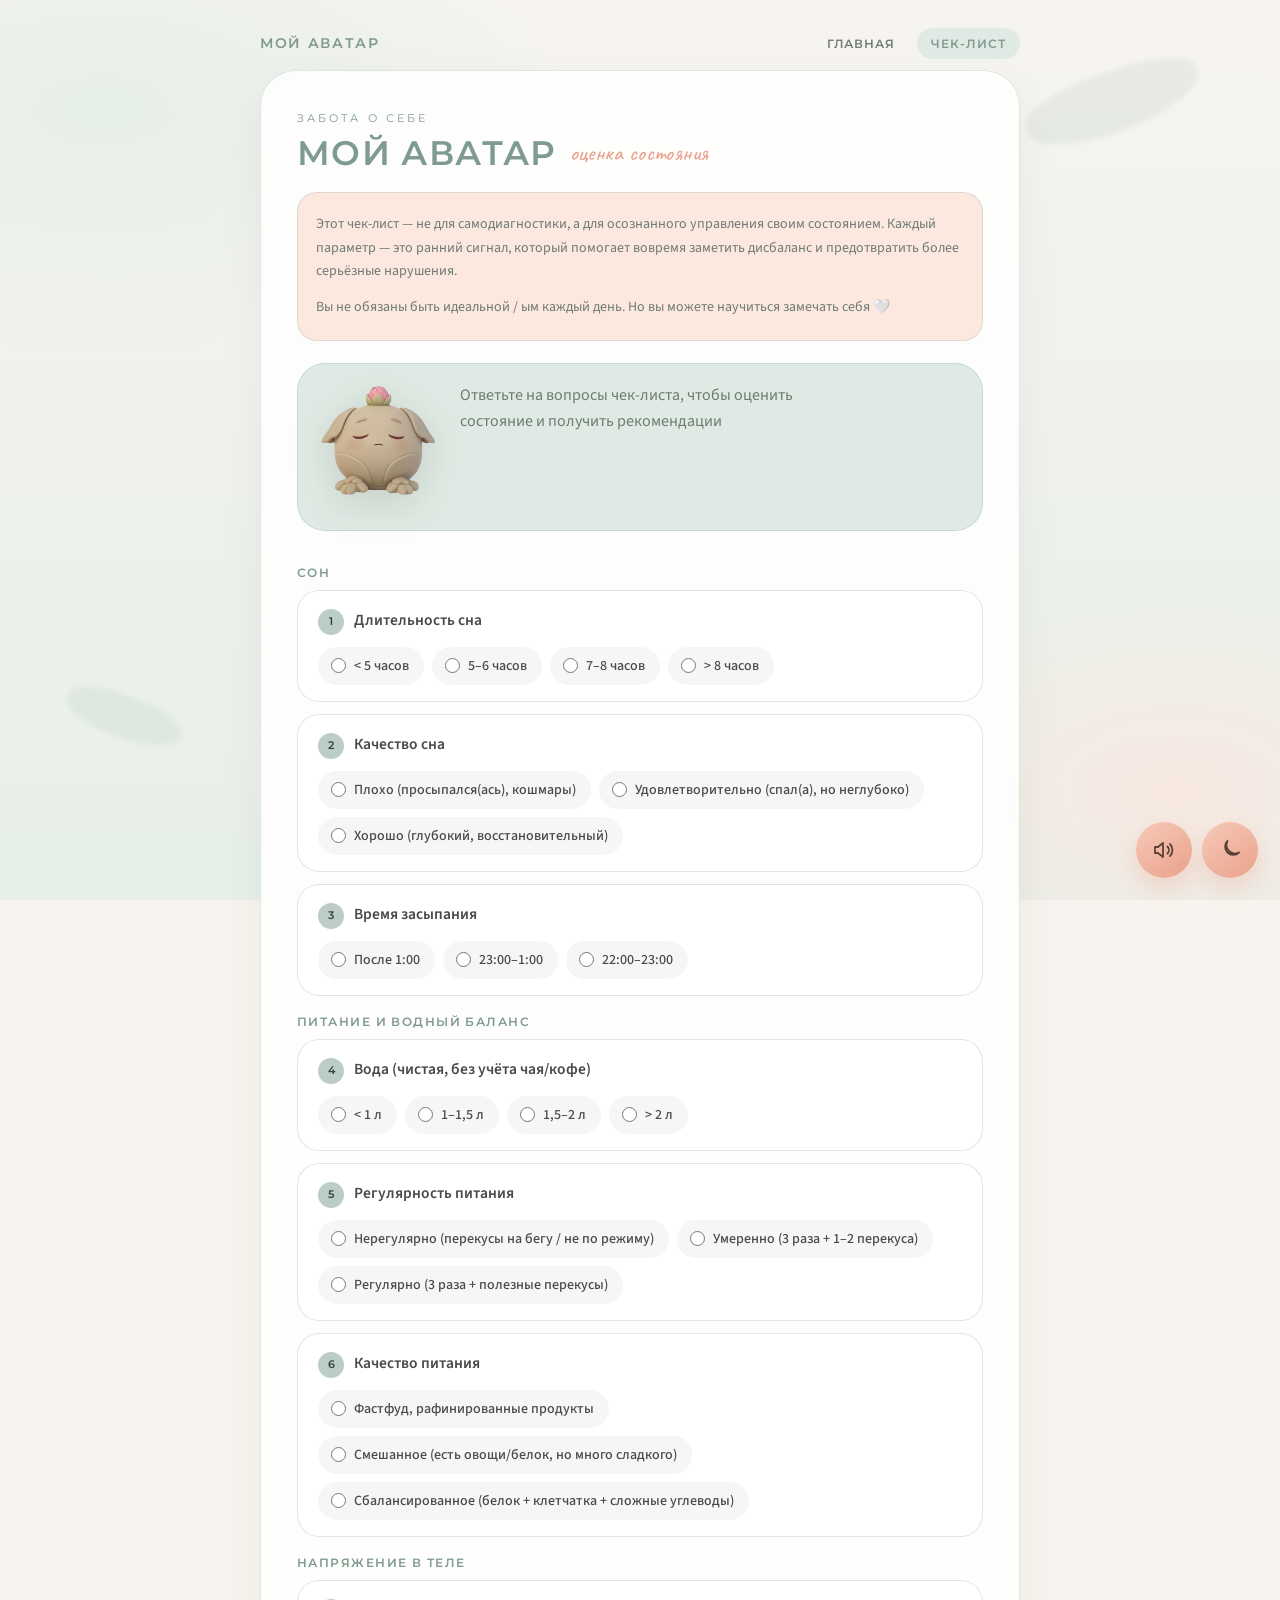
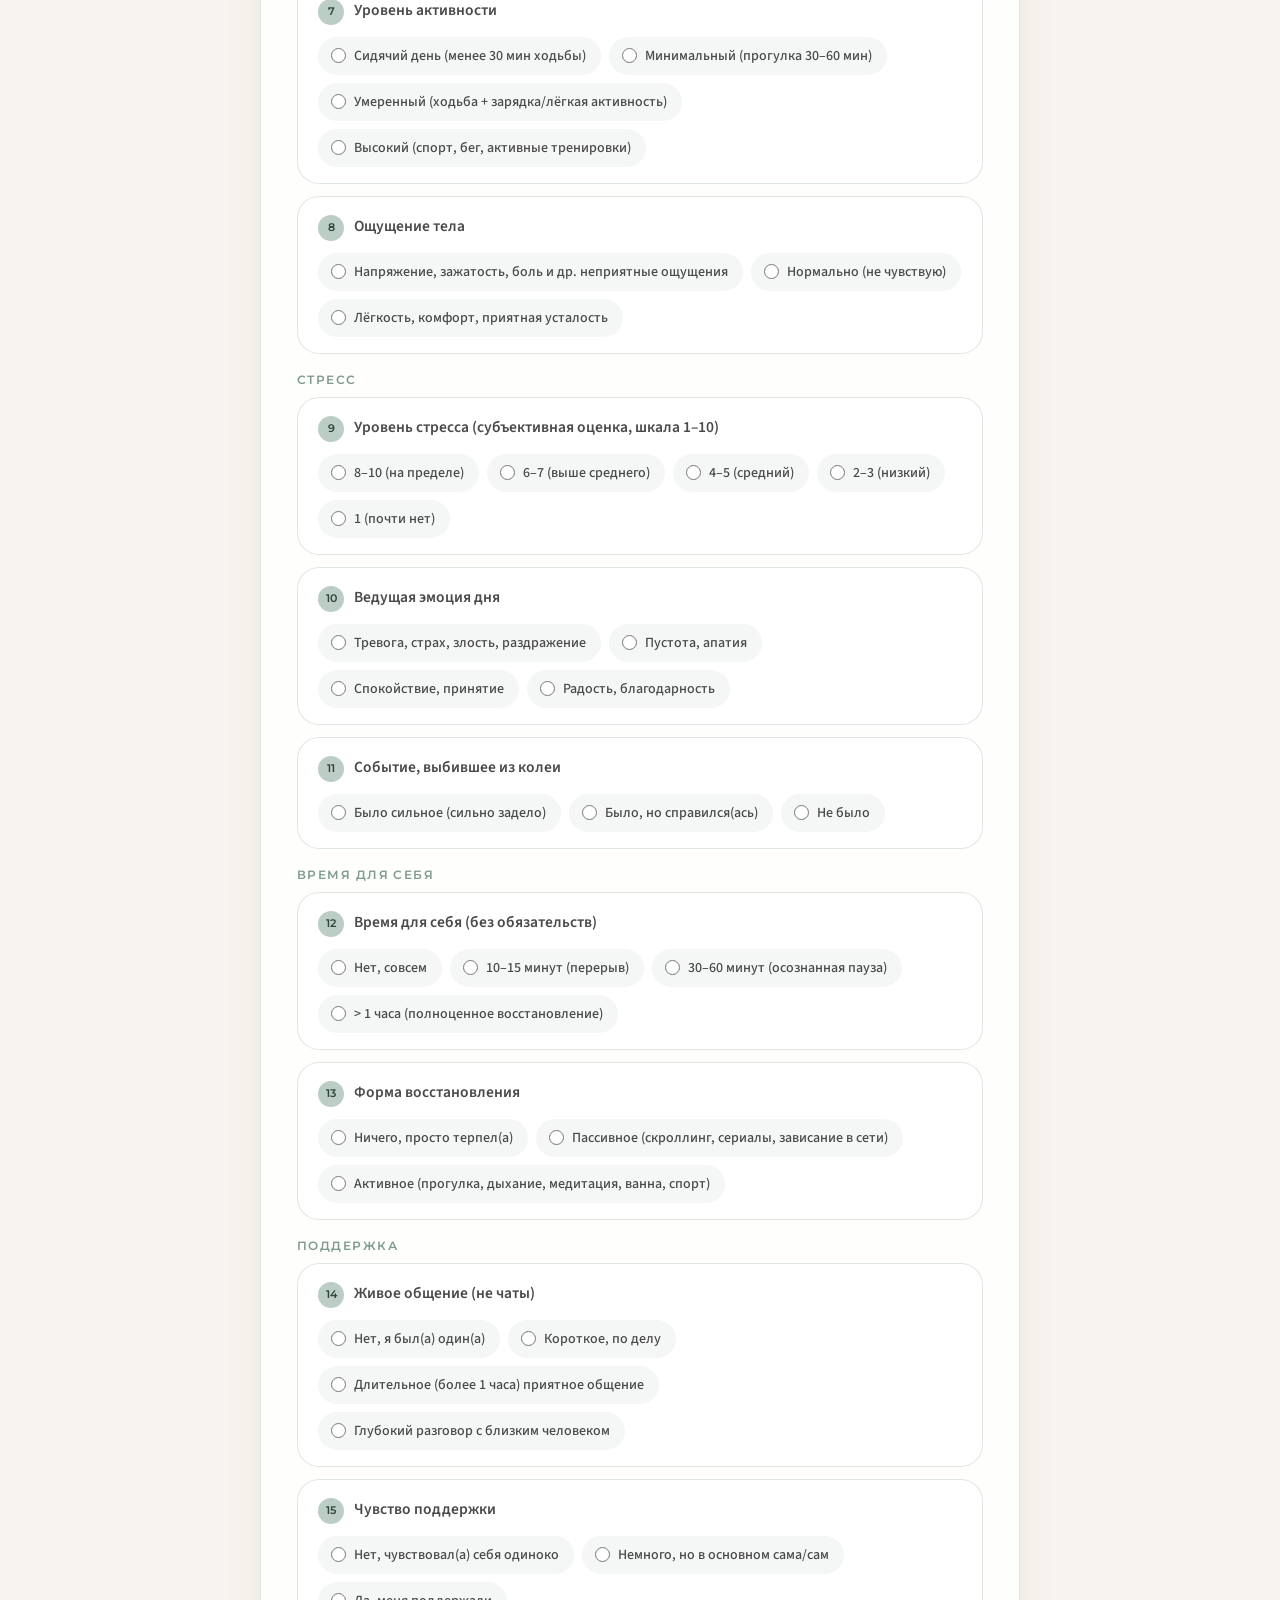
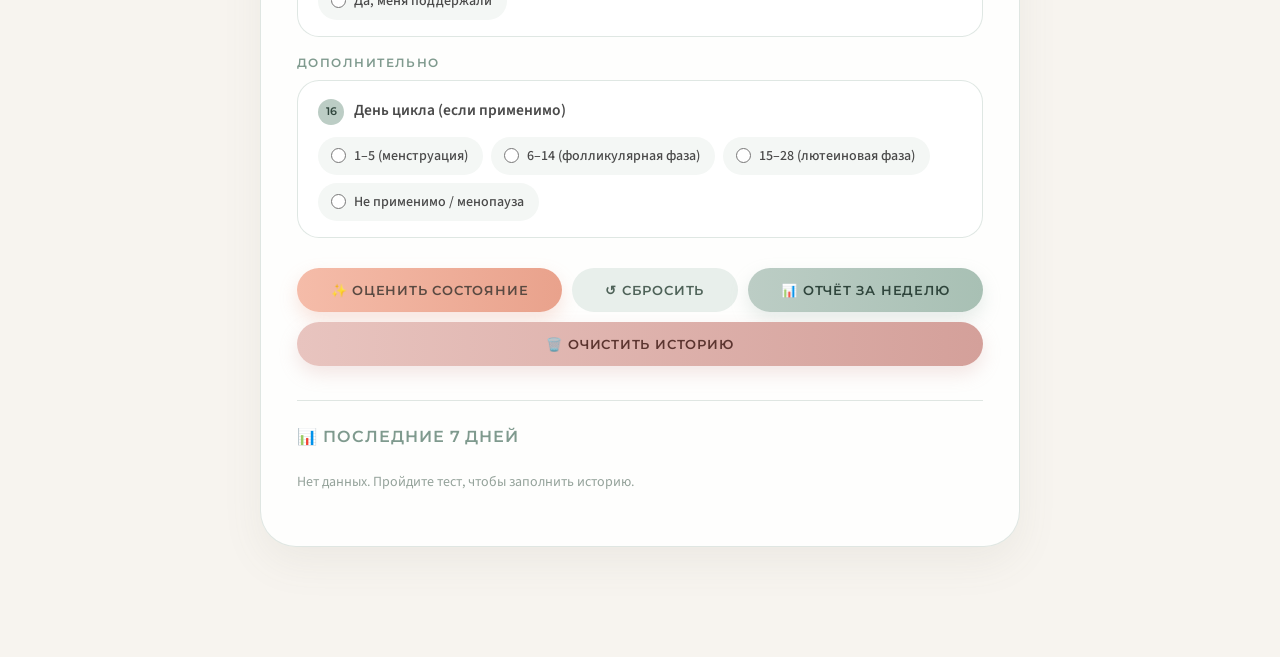
==== check.html @ 8d44650e "Add files via upload" ====
<!DOCTYPE html>
<html lang="ru" data-theme="light">
<head>
    <meta charset="UTF-8" />
    <meta name="viewport" content="width=device-width, initial-scale=1.0" />
    <title>Чек-лист — Мой Аватар</title>
    <meta name="description" content="Ежедневный чек-лист состояния: оценка параметров, аватар, рекомендации и история за 7 дней." />
    <link rel="preconnect" href="https://fonts.googleapis.com" />
    <link rel="preconnect" href="https://fonts.gstatic.com" crossorigin />
    <link href="https://fonts.googleapis.com/css2?family=Caveat:wght@500;600&family=Montserrat:wght@300;400;500;600;700&family=Source+Sans+3:wght@400;500;600&display=swap" rel="stylesheet" />
    <link rel="stylesheet" href="css/shared.css" />
    <link rel="stylesheet" href="css/check.css" />
</head>
<body class="page-check">

    <!-- Навигация -->
    <nav class="site-nav" aria-label="Основная навигация">
        <a class="site-nav__brand" href="index.html">Мой Аватар</a>
        <ul class="site-nav__links">
            <li><a href="index.html">Главная</a></li>
            <li><a href="check.html" class="is-active">Чек-лист</a></li>
        </ul>
    </nav>

    <!-- ============================================================
         ОСНОВНОЕ ПРИЛОЖЕНИЕ
         ============================================================ -->
    <div class="container" id="app">

        <!-- ШАПКА -->
        <header class="header">
            <div class="eyebrow">забота о себе</div>
            <h1>
                <span class="brand-mark" aria-hidden="true">🌱</span>
                Мой Аватар
                <small>оценка состояния</small>
            </h1>
        </header>

        <!-- ДИСКЛЕЙМЕР: под заголовком -->
        <aside class="disclaimer">
            <p>Этот чек-лист — не для самодиагностики, а для осознанного управления своим состоянием. Каждый параметр — это ранний сигнал, который помогает вовремя заметить дисбаланс и предотвратить более серьёзные нарушения.</p>
            <p>Вы не обязаны быть идеальной / ым каждый день. Но вы можете научиться замечать себя 🤍</p>
        </aside>

        <!-- АВАТАР: всегда виден, меняется по итоговому баллу -->
        <div class="avatar-intro">
            <div class="avatar-col">
                <div id="avatarContainer">
                    <img
                        id="avatarImage"
                        src="images/avatar-medium.png"
                        alt="Аватар состояния"
                        width="120"
                        height="120"
                    />
                </div>
                <!-- Красные флаги (ранние сигналы) -->
                <div id="avatarFlags" class="avatar-flags" aria-live="polite"></div>
            </div>
            <p class="subhead">
                Ответьте на вопросы чек-листа, чтобы оценить состояние и получить рекомендации
            </p>
        </div>

        <!-- ВОПРОСЫ: рендерятся из JavaScript -->
        <div id="questionsContainer"></div>

        <!-- КНОПКИ УПРАВЛЕНИЯ -->
        <div class="btn-group">
            <button class="btn" id="calcBtn" type="button">✨ Оценить состояние</button>
            <button class="btn btn-secondary" id="resetBtn" type="button">↺ Сбросить</button>
            <button class="btn btn-report" id="reportBtn" type="button">📊 Отчёт за неделю</button>
            <button class="btn btn-danger" id="clearHistoryBtn" type="button">🗑️ Очистить историю</button>
        </div>

        <!-- БЛОК РЕЗУЛЬТАТА -->
        <div class="result-card" id="resultCard">
            <div class="result-level" id="resultLevel">—</div>
            <div class="result-score" id="resultScore">Баллы: 0</div>
            <div class="result-recommendation" id="resultRecommendation">
                Здесь будет ваша рекомендация.
            </div>
            <div class="result-tips" id="resultTips"></div>
        </div>

        <!-- НЕДЕЛЬНЫЙ ОТЧЁТ -->
        <div class="report-card" id="reportCard">
            <div class="report-title">📋 Отчёт за последнюю неделю</div>
            <div id="reportContent">
                <div class="report-empty">Нет данных для отчёта. Пройдите тест несколько раз.</div>
            </div>
        </div>

        <!-- ИСТОРИЯ -->
        <section class="history-section">
            <h2 class="history-title">📊 Последние 7 дней</h2>
            <div id="historyContainer">
                <div class="empty-history">Нет данных. Пройдите тест, чтобы заполнить историю.</div>
            </div>
        </section>

    </div>

    <!-- Фоновая музыка (зациклена) -->
    <audio id="bgMusic" src="audio/c-major-drift.mp3" preload="auto" loop playsinline></audio>

    <!-- Кнопки: музыка + тема -->
    <div class="fab-dock">
        <button class="music-toggle" id="musicToggle" type="button" aria-label="Выключить музыку" title="Выключить музыку" aria-pressed="false">
            <svg class="icon-music-on" viewBox="0 0 24 24" aria-hidden="true">
                <path d="M11 5L6 9H3v6h3l5 4V5z" />
                <path d="M15.5 8.5a5 5 0 0 1 0 7" />
                <path d="M18 6a8.5 8.5 0 0 1 0 12" />
            </svg>
            <svg class="icon-music-off" viewBox="0 0 24 24" aria-hidden="true">
                <path d="M11 5L6 9H3v6h3l5 4V5z" />
                <path d="M22 9l-6 6M16 9l6 6" />
            </svg>
        </button>
        <button class="theme-toggle" id="themeToggle" type="button" aria-label="Переключить тему" title="Сменить тему">
            <svg class="icon-moon" viewBox="0 0 24 24" aria-hidden="true">
                <path d="M21 14.5A8.5 8.5 0 0 1 9.5 3 7 7 0 1 0 21 14.5z" />
            </svg>
            <svg class="icon-sun" viewBox="0 0 24 24" aria-hidden="true">
                <circle cx="12" cy="12" r="4.5" />
                <path d="M12 2.5v2.2M12 19.3v2.2M2.5 12h2.2M19.3 12h2.2M5.1 5.1l1.6 1.6M17.3 17.3l1.6 1.6M18.9 5.1l-1.6 1.6M6.7 17.3l-1.6 1.6" />
            </svg>
        </button>
    </div>

    <script src="js/theme.js"></script>
    <script src="js/music.js"></script>
    <script src="js/check.js"></script>
</body>
</html>
---- css/shared.css ----
/* ============================================================
   ОБЩИЕ СТИЛИ: палитра, база, навигация, кнопки, тема
   ============================================================ */

:root,
[data-theme="light"] {
    --bg-base: #f7f4ef;
    --bg-glow-1: #e7efe9;
    --bg-glow-2: #f8e9e2;
    --surface: rgba(255, 255, 255, 0.86);
    --surface-solid: #ffffff;
    --surface-soft: #f0f5f2;
    --surface-hover: #e8f0ec;
    --surface-sage: #dfeae4;
    --border: rgba(140, 168, 156, 0.28);
    --border-strong: rgba(120, 150, 138, 0.42);
    --text: #4a4a4a;
    --text-heading: #7f9a8e;
    --text-muted: #6e7c74;
    --text-soft: #95a39b;
    --accent: #bccdc5;
    --accent-deep: #8fa89c;
    --peach: #f5bca9;
    --peach-deep: #e9a28c;
    --peach-soft: #fde8df;
    --accent-text: #5a4a42;
    --secondary: #e8efeb;
    --secondary-text: #4f6359;
    --secondary-hover: #dbe6e0;
    --danger: #d4a09a;
    --danger-hover: #c48b84;
    --danger-text: #5c3530;
    --report: #a8c0b4;
    --report-hover: #96b3a5;
    --report-text: #2f453c;
    --shadow: 0 16px 40px rgba(120, 110, 100, 0.08);
    --shadow-btn: 0 8px 18px rgba(233, 162, 140, 0.28);
    --chip: #f4f7f5;
    --chip-hover: #e9f0ec;
    --chip-active: #e4f0ea;
    --chip-active-border: #8fa89c;
    --bar-track: #d5e0da;
    --bar-positive: #8fa89c;
    --bar-negative: #d4a09a;
    --level-critical: #c46b63;
    --level-low: #d09a5c;
    --level-medium: #a89a5e;
    --level-good: #6f9a7e;
    --level-excellent: #5f8f78;
    --theme-btn-from: #f7c9b8;
    --theme-btn-to: #e9a28c;
    --theme-btn-fg: #5a4038;
    --theme-btn-shadow: 0 10px 24px rgba(233, 162, 140, 0.35);
    --focus-ring: rgba(143, 168, 156, 0.45);
    --deco: rgba(188, 205, 197, 0.35);
    --flag-text: #c45c52;
    --flag-bg: rgba(232, 180, 174, 0.28);
}

[data-theme="dark"] {
    --bg-base: #1c2220;
    --bg-glow-1: #27332e;
    --bg-glow-2: #2c2623;
    --surface: rgba(34, 42, 39, 0.92);
    --surface-solid: #2a3330;
    --surface-soft: #24302c;
    --surface-hover: #2d3a35;
    --surface-sage: #2f3d37;
    --border: rgba(188, 205, 197, 0.16);
    --border-strong: rgba(188, 205, 197, 0.28);
    --text: #e6ebe8;
    --text-heading: #bccdc5;
    --text-muted: #aebbb4;
    --text-soft: #8a9891;
    --accent: #bccdc5;
    --accent-deep: #9db5a9;
    --peach: #f5bca9;
    --peach-deep: #e9a28c;
    --peach-soft: #3a302c;
    --accent-text: #2a221e;
    --secondary: #31403a;
    --secondary-text: #d7e2dc;
    --secondary-hover: #3a4b43;
    --danger: #d4a09a;
    --danger-hover: #e0b0aa;
    --danger-text: #2a1c1a;
    --report: #8fb3a3;
    --report-hover: #a0c2b2;
    --report-text: #15241e;
    --shadow: 0 16px 40px rgba(0, 0, 0, 0.35);
    --shadow-btn: 0 8px 18px rgba(0, 0, 0, 0.28);
    --chip: #31403a;
    --chip-hover: #3a4b43;
    --chip-active: #3d5249;
    --chip-active-border: #bccdc5;
    --bar-track: #3a4a44;
    --bar-positive: #9db5a9;
    --bar-negative: #d4a09a;
    --level-critical: #e08a82;
    --level-low: #e0b070;
    --level-medium: #c8bc78;
    --level-good: #8fbf9e;
    --level-excellent: #a8d0bc;
    --theme-btn-from: #f7c9b8;
    --theme-btn-to: #e9a28c;
    --theme-btn-fg: #5a4038;
    --theme-btn-shadow: 0 10px 24px rgba(0, 0, 0, 0.4);
    --focus-ring: rgba(188, 205, 197, 0.45);
    --deco: rgba(188, 205, 197, 0.12);
    --flag-text: #f0a8a0;
    --flag-bg: rgba(212, 160, 154, 0.18);
}

* {
    box-sizing: border-box;
    margin: 0;
    padding: 0;
}

html {
    scroll-behavior: smooth;
}

body {
    font-family: 'Source Sans 3', 'Segoe UI', sans-serif;
    color: var(--text);
    background-color: var(--bg-base);
    background-image:
        radial-gradient(ellipse 70% 50% at 8% 12%, var(--bg-glow-1) 0%, transparent 55%),
        radial-gradient(ellipse 55% 45% at 92% 88%, var(--bg-glow-2) 0%, transparent 50%),
        linear-gradient(180deg, var(--bg-base) 0%, var(--bg-glow-1) 100%);
    background-attachment: fixed;
    min-height: 100vh;
    transition: background-color 0.4s ease, color 0.4s ease;
    position: relative;
    overflow-x: hidden;
}

/* Декоративные мягкие пятна */
body::before,
body::after {
    content: '';
    position: fixed;
    pointer-events: none;
    z-index: 0;
    border-radius: 50% 40% 60% 45%;
    background: var(--deco);
    filter: blur(2px);
    opacity: 0.7;
}

body::before {
    width: 180px;
    height: 60px;
    top: 8%;
    right: 6%;
    transform: rotate(-18deg);
    animation: floatSoft 9s ease-in-out infinite;
}

body::after {
    width: 120px;
    height: 42px;
    bottom: 18%;
    left: 5%;
    transform: rotate(22deg);
    animation: floatSoft 11s ease-in-out infinite reverse;
}

@keyframes floatSoft {
    0%, 100% { transform: translateY(0) rotate(-18deg); }
    50% { transform: translateY(-10px) rotate(-12deg); }
}

a {
    color: var(--text-heading);
    text-decoration: none;
}

a:hover {
    color: var(--peach-deep);
}

/* ============================================================
   НАВИГАЦИЯ САЙТА
   ============================================================ */
.site-nav {
    position: relative;
    z-index: 2;
    display: flex;
    align-items: center;
    justify-content: space-between;
    gap: 16px;
    max-width: 960px;
    margin: 0 auto;
    padding: 20px 20px 0;
}

.site-nav__brand {
    font-family: 'Montserrat', sans-serif;
    font-size: 14px;
    font-weight: 600;
    letter-spacing: 0.12em;
    text-transform: uppercase;
    color: var(--text-heading);
}

.site-nav__links {
    display: flex;
    gap: 8px;
    list-style: none;
}

.site-nav__links a {
    font-family: 'Montserrat', sans-serif;
    font-size: 12px;
    font-weight: 600;
    letter-spacing: 0.08em;
    text-transform: uppercase;
    color: var(--text-muted);
    padding: 8px 14px;
    border-radius: 999px;
    transition: background 0.2s ease, color 0.2s ease;
}

.site-nav__links a:hover,
.site-nav__links a.is-active {
    background: var(--surface-sage);
    color: var(--text-heading);
}

/* ============================================================
   КНОПКИ
   ============================================================ */
.btn {
    padding: 14px 22px;
    font-family: 'Montserrat', sans-serif;
    font-size: 13px;
    font-weight: 600;
    letter-spacing: 0.06em;
    text-transform: uppercase;
    border: none;
    border-radius: 999px;
    background: linear-gradient(90deg, var(--peach) 0%, var(--peach-deep) 100%);
    color: var(--accent-text);
    cursor: pointer;
    transition: transform 0.2s ease, box-shadow 0.2s ease, filter 0.2s ease;
    box-shadow: var(--shadow-btn);
    display: inline-flex;
    align-items: center;
    justify-content: center;
    gap: 8px;
    text-decoration: none;
}

.btn:hover {
    transform: translateY(-2px);
    filter: brightness(1.03);
    color: var(--accent-text);
}

.btn:active {
    transform: translateY(0);
}

.btn:focus-visible {
    outline: 2px solid var(--focus-ring);
    outline-offset: 3px;
}

.btn-secondary {
    background: var(--secondary);
    color: var(--secondary-text);
    box-shadow: none;
    filter: none;
}

.btn-secondary:hover {
    background: var(--secondary-hover);
    box-shadow: none;
    filter: none;
    color: var(--secondary-text);
}

.btn-danger {
    background: linear-gradient(90deg, #e8c4bf 0%, var(--danger) 100%);
    color: var(--danger-text);
    box-shadow: 0 8px 18px rgba(212, 160, 154, 0.25);
}

.btn-report {
    background: linear-gradient(90deg, var(--accent) 0%, var(--report) 100%);
    color: var(--report-text);
    box-shadow: 0 8px 18px rgba(168, 192, 180, 0.28);
}

/* ============================================================
   ПЛАВАЮЩИЕ КНОПКИ: музыка + тема (правый нижний угол)
   ============================================================ */
.fab-dock {
    position: fixed;
    right: 22px;
    bottom: 22px;
    z-index: 1000;
    display: flex;
    flex-direction: row;
    align-items: center;
    gap: 10px;
}

.theme-toggle,
.music-toggle {
    position: relative;
    width: 56px;
    height: 56px;
    border: none;
    border-radius: 50%;
    background: linear-gradient(145deg, var(--theme-btn-from), var(--theme-btn-to));
    color: var(--theme-btn-fg);
    box-shadow: var(--theme-btn-shadow);
    cursor: pointer;
    display: inline-flex;
    align-items: center;
    justify-content: center;
    transition: transform 0.25s ease, box-shadow 0.35s ease, filter 0.25s ease;
}

.theme-toggle:hover,
.music-toggle:hover {
    transform: scale(1.06) translateY(-2px);
    filter: brightness(1.04);
}

.theme-toggle:active,
.music-toggle:active {
    transform: scale(0.96);
}

.theme-toggle:focus-visible,
.music-toggle:focus-visible {
    outline: 3px solid var(--focus-ring);
    outline-offset: 3px;
}

.theme-toggle svg,
.music-toggle svg {
    width: 24px;
    height: 24px;
    fill: none;
    stroke: currentColor;
    stroke-width: 1.8;
    stroke-linecap: round;
    stroke-linejoin: round;
}

.theme-toggle .icon-sun { display: none; }
.theme-toggle .icon-moon { display: block; }

[data-theme="dark"] .theme-toggle .icon-sun { display: block; }
[data-theme="dark"] .theme-toggle .icon-moon { display: none; }

/* Иконки музыки: динамик / выключено */
.music-toggle .icon-music-on { display: block; }
.music-toggle .icon-music-off { display: none; }

.music-toggle.is-muted .icon-music-on { display: none; }
.music-toggle.is-muted .icon-music-off { display: block; }

/* ============================================================
   ФУТЕР
   ============================================================ */
.site-footer {
    position: relative;
    z-index: 1;
    max-width: 960px;
    margin: 48px auto 0;
    padding: 24px 20px 40px;
    text-align: center;
    color: var(--text-soft);
    font-size: 13px;
    line-height: 1.6;
}

.site-footer a {
    font-weight: 600;
}

@media (max-width: 550px) {
    .site-nav {
        flex-direction: column;
        align-items: flex-start;
        padding-top: 16px;
    }

    .fab-dock {
        right: 16px;
        bottom: 16px;
    }

    .theme-toggle,
    .music-toggle {
        width: 52px;
        height: 52px;
    }
}
---- css/check.css ----
﻿/* page-check layout */
body.page-check {
    padding: 12px 20px 110px;
    display: flex;
    flex-direction: column;
    align-items: center;
}

body.page-check > .site-nav {
    width: 100%;
    max-width: 760px;
    padding-left: 0;
    padding-right: 0;
    margin-bottom: 16px;
}

/* Главный контейнер приложения */
        .container {
            position: relative;
            z-index: 1;
            max-width: 760px;
            width: 100%;
            background: var(--surface);
            backdrop-filter: blur(14px);
            -webkit-backdrop-filter: blur(14px);
            border: 1px solid var(--border);
            border-radius: 36px;
            box-shadow: var(--shadow);
            padding: 40px 36px 44px;
            transition: background 0.4s ease, border-color 0.4s ease, box-shadow 0.4s ease;
            animation: pageIn 0.6s ease both;
        }

        @keyframes pageIn {
            from { opacity: 0; transform: translateY(16px); }
            to { opacity: 1; transform: translateY(0); }
        }

        /* ============================================================
           ШАПКА
           ============================================================ */
        .header {
            display: flex;
            flex-direction: column;
            align-items: flex-start;
            gap: 8px;
            margin-bottom: 18px;
        }

        .eyebrow {
            font-family: 'Montserrat', sans-serif;
            font-size: 11px;
            font-weight: 400;
            letter-spacing: 0.28em;
            text-transform: uppercase;
            color: var(--text-heading);
        }

        h1 {
            font-family: 'Montserrat', sans-serif;
            font-size: clamp(26px, 5vw, 34px);
            font-weight: 600;
            letter-spacing: 0.04em;
            text-transform: uppercase;
            color: var(--text-heading);
            line-height: 1.2;
            display: flex;
            flex-wrap: wrap;
            align-items: center;
            gap: 10px 14px;
        }

        h1 .brand-mark {
            display: none; /* визуальный акцент перенесён в аватар */
        }

        h1 small {
            font-family: 'Caveat', cursive;
            font-size: 22px;
            font-weight: 500;
            letter-spacing: 0.02em;
            text-transform: none;
            color: var(--peach-deep);
            background: transparent;
            padding: 0;
            border-radius: 0;
        }

        .subhead {
            color: var(--text-muted);
            font-size: 16px;
            line-height: 1.65;
            max-width: 42ch;
            margin-bottom: 0;
            padding-left: 0;
            border-left: none;
        }

        /* ============================================================
           АВАТАР СОСТОЯНИЯ (под заголовком, всегда виден)
           ============================================================ */
        .avatar-intro {
            display: flex;
            align-items: flex-start;
            gap: 22px;
            margin-bottom: 34px;
            padding: 18px 20px;
            border-radius: 28px;
            background: var(--surface-sage);
            border: 1px solid var(--border);
        }

        .avatar-col {
            flex-shrink: 0;
            display: flex;
            flex-direction: column;
            align-items: center;
            gap: 10px;
            max-width: 220px;
        }

        #avatarContainer {
            flex-shrink: 0;
            width: 120px;
            height: 120px;
            display: flex;
            align-items: center;
            justify-content: center;
            border-radius: 50%;
            background: transparent;
            border: none;
            box-shadow: none;
        }

        #avatarImage {
            width: 120px;
            height: 120px;
            max-width: 120px;
            max-height: 120px;
            object-fit: contain;
            display: block;
            background: transparent;
            /* Мягкая тень по форме — аккуратно на светлой и тёмной теме */
            filter: drop-shadow(0 10px 18px rgba(60, 50, 40, 0.14));
            transition: opacity 0.28s ease-in-out, transform 0.28s ease-in-out, filter 0.35s ease;
        }

        [data-theme="dark"] #avatarImage {
            filter: drop-shadow(0 12px 22px rgba(0, 0, 0, 0.45));
        }

        /* Плавное исчезновение перед сменой картинки */
        #avatarImage.is-changing {
            opacity: 0;
            transform: scale(0.88);
        }

        /* Мягкое появление нового аватара */
        #avatarImage.is-appeared {
            animation: avatarPop 0.5s ease-in-out;
        }

        @keyframes avatarPop {
            0% { opacity: 0; transform: scale(0.88); }
            65% { opacity: 1; transform: scale(1.03); }
            100% { opacity: 1; transform: scale(1); }
        }

        /* Красные флаги — сообщения под аватаром */
        .avatar-flags {
            width: 100%;
            display: flex;
            flex-direction: column;
            gap: 6px;
        }

        .avatar-flag {
            font-size: 12px;
            line-height: 1.4;
            font-weight: 600;
            color: var(--flag-text);
            background: var(--flag-bg);
            border-radius: 12px;
            padding: 8px 10px;
            text-align: center;
        }

        .group-title {
            font-family: 'Montserrat', sans-serif;
            font-size: 12px;
            font-weight: 600;
            letter-spacing: 0.12em;
            text-transform: uppercase;
            color: var(--text-heading);
            margin: 18px 0 10px;
        }

        .group-title:first-child {
            margin-top: 0;
        }

        .result-tips {
            margin-top: 14px;
            padding: 14px 16px;
            border-radius: 16px;
            background: var(--surface-solid);
            border: 1px solid var(--border);
            font-size: 14px;
            line-height: 1.6;
            color: var(--text);
            display: none;
        }

        .result-tips.visible {
            display: block;
        }

        .result-tips strong {
            color: var(--text-heading);
        }

        .result-tips ul {
            margin: 8px 0 0 18px;
        }

        .result-tips li {
            margin-bottom: 6px;
        }

        /* Дисклеймер под заголовком */
        .disclaimer {
            margin-top: 14px;
            margin-bottom: 22px;
            padding: 20px 18px;
            border-radius: 20px;
            background: var(--peach-soft);
            border: 1px solid var(--border);
            font-size: 14px;
            line-height: 1.7;
            color: var(--text-muted);
        }

        .disclaimer p + p {
            margin-top: 12px;
        }

        /* ============================================================
           ВОПРОСЫ
           ============================================================ */
        .question-block {
            background: var(--surface-solid);
            border-radius: 22px;
            padding: 18px 20px 16px;
            margin-bottom: 12px;
            border: 1px solid var(--border);
            transition: border-color 0.2s ease, background 0.2s ease, box-shadow 0.2s ease;
        }

        .question-block:hover {
            border-color: var(--border-strong);
            background: var(--surface-hover);
            box-shadow: 0 6px 18px rgba(143, 168, 156, 0.08);
        }

        .question-text {
            font-weight: 600;
            color: var(--text);
            display: flex;
            gap: 10px;
            align-items: baseline;
            margin-bottom: 12px;
            font-size: 15.5px;
            line-height: 1.45;
        }

        .q-num {
            display: inline-flex;
            align-items: center;
            justify-content: center;
            min-width: 26px;
            height: 26px;
            font-family: 'Montserrat', sans-serif;
            font-weight: 600;
            font-size: 11px;
            color: var(--report-text);
            background: var(--accent);
            border-radius: 50%;
            flex-shrink: 0;
        }

        .options {
            display: flex;
            flex-wrap: wrap;
            gap: 8px;
        }

        /* Варианты ответа — мягкие интерактивные чипы */
        .options label {
            display: flex;
            align-items: center;
            gap: 8px;
            background: var(--chip);
            padding: 8px 14px 8px 12px;
            border-radius: 999px;
            font-size: 14px;
            font-weight: 500;
            color: var(--text);
            border: 1px solid transparent;
            transition: background 0.15s ease, border-color 0.15s ease, transform 0.15s ease;
            cursor: pointer;
        }

        .options label:hover {
            background: var(--chip-hover);
            border-color: var(--border-strong);
        }

        .options input[type="radio"] {
            accent-color: var(--accent-deep);
            width: 15px;
            height: 15px;
            margin: 0;
            flex-shrink: 0;
        }

        .options label:has(input:checked) {
            background: var(--chip-active);
            border-color: var(--chip-active-border);
            transform: translateY(-1px);
        }

        .options label:has(input:focus-visible) {
            outline: 2px solid var(--focus-ring);
            outline-offset: 2px;
        }

        /* ============================================================
   КНОПКИ ДЕЙСТВИЙ
   ============================================================ */
        .btn-group {
            display: flex;
            gap: 10px;
            flex-wrap: wrap;
            margin: 30px 0 18px;
        }

        .btn-group .btn {
            flex: 1 1 auto;
            min-width: 140px;
        }

        .btn {
            flex: 1 1 auto;
            min-width: 140px;
            padding: 14px 20px;
            font-family: 'Montserrat', sans-serif;
            font-size: 13px;
            font-weight: 600;
            letter-spacing: 0.06em;
            text-transform: uppercase;
            border: none;
            border-radius: 999px;
            background: linear-gradient(90deg, var(--peach) 0%, var(--peach-deep) 100%);
            color: var(--accent-text);
            cursor: pointer;
            transition: transform 0.2s ease, box-shadow 0.2s ease, filter 0.2s ease;
            box-shadow: var(--shadow-btn);
            display: inline-flex;
            align-items: center;
            justify-content: center;
            gap: 8px;
        }

        .btn:hover {
            transform: translateY(-2px);
            filter: brightness(1.03);
        }

        .btn:active {
            transform: translateY(0);
        }

        .btn:focus-visible {
            outline: 2px solid var(--focus-ring);
            outline-offset: 3px;
        }

        .btn-secondary {
            background: var(--secondary);
            color: var(--secondary-text);
            box-shadow: none;
            filter: none;
        }

        .btn-secondary:hover {
            background: var(--secondary-hover);
            box-shadow: none;
            filter: none;
        }

        .btn-danger {
            background: linear-gradient(90deg, #e8c4bf 0%, var(--danger) 100%);
            color: var(--danger-text);
            box-shadow: 0 8px 18px rgba(212, 160, 154, 0.25);
        }

        .btn-danger:hover {
            filter: brightness(1.04);
        }

        .btn-report {
            background: linear-gradient(90deg, var(--accent) 0%, var(--report) 100%);
            color: var(--report-text);
            box-shadow: 0 8px 18px rgba(168, 192, 180, 0.28);
        }

        .btn-report:hover {
            filter: brightness(1.03);
        }

        /* ============================================================
           БЛОК РЕЗУЛЬТАТА
           ============================================================ */
        .result-card {
            margin-top: 24px;
            padding: 28px 24px 24px;
            border-radius: 28px;
            background: var(--surface-sage);
            border: 1px solid var(--border);
            display: none;
        }

        .result-card.visible {
            display: block;
            animation: fadeSlide 0.45s ease;
        }

        @keyframes fadeSlide {
            from { opacity: 0; transform: translateY(14px); }
            to { opacity: 1; transform: translateY(0); }
        }

        .result-level {
            font-family: 'Montserrat', sans-serif;
            font-size: 28px;
            font-weight: 600;
            letter-spacing: 0.02em;
            margin-bottom: 6px;
        }

        .result-score {
            font-size: 15px;
            color: var(--text-muted);
            margin-bottom: 14px;
            font-weight: 500;
        }

        .result-recommendation {
            background: var(--surface-solid);
            border-radius: 18px;
            padding: 16px 18px;
            font-size: 15px;
            line-height: 1.7;
            color: var(--text);
            border: 1px solid var(--border);
        }

        .level-critical { color: var(--level-critical); }
        .level-low { color: var(--level-low); }
        .level-medium { color: var(--level-medium); }
        .level-good { color: var(--level-good); }
        .level-excellent { color: var(--level-excellent); }

        /* ============================================================
           БЛОК ОТЧЁТА ЗА НЕДЕЛЮ
           ============================================================ */
        .report-card {
            margin-top: 24px;
            padding: 28px 24px 24px;
            border-radius: 28px;
            background: var(--surface-sage);
            border: 1px solid var(--border);
            display: none;
        }

        .report-card.visible {
            display: block;
            animation: fadeSlide 0.45s ease;
        }

        .report-title {
            font-family: 'Montserrat', sans-serif;
            font-size: 18px;
            font-weight: 600;
            letter-spacing: 0.04em;
            text-transform: uppercase;
            color: var(--text-heading);
            margin-bottom: 16px;
        }

        .report-stats {
            display: grid;
            grid-template-columns: repeat(auto-fit, minmax(120px, 1fr));
            gap: 10px;
            margin-bottom: 14px;
        }

        .stat-item {
            background: var(--surface-solid);
            border-radius: 18px;
            padding: 14px 10px;
            text-align: center;
            border: 1px solid var(--border);
        }

        .stat-label {
            font-family: 'Montserrat', sans-serif;
            font-size: 11px;
            font-weight: 500;
            letter-spacing: 0.08em;
            text-transform: uppercase;
            color: var(--text-soft);
            margin-bottom: 4px;
        }

        .stat-value {
            font-family: 'Montserrat', sans-serif;
            font-size: 22px;
            font-weight: 600;
            color: var(--text);
        }

        .stat-value.good { color: var(--level-good); }
        .stat-value.warning { color: var(--level-low); }
        .stat-value.danger { color: var(--level-critical); }

        .report-trend {
            background: var(--surface-solid);
            border-radius: 18px;
            padding: 14px 18px;
            font-size: 15px;
            line-height: 1.7;
            color: var(--text);
            border: 1px solid var(--border);
            margin-top: 4px;
        }

        .report-empty {
            color: var(--text-soft);
            font-size: 15px;
            text-align: center;
            padding: 20px 0;
        }

        /* ============================================================
           ИСТОРИЯ ПОСЛЕДНИХ 7 ДНЕЙ
           ============================================================ */
        .history-section {
            margin-top: 34px;
            border-top: 1px solid var(--border);
            padding-top: 26px;
        }

        .history-title {
            font-family: 'Montserrat', sans-serif;
            font-weight: 600;
            font-size: 16px;
            letter-spacing: 0.06em;
            text-transform: uppercase;
            color: var(--text-heading);
            margin-bottom: 16px;
        }

        .history-bars {
            display: flex;
            gap: 8px;
            align-items: flex-end;
            height: 120px;
            padding: 8px 4px 8px;
            border-bottom: 2px solid var(--bar-track);
        }

        .bar-wrapper {
            flex: 1;
            display: flex;
            flex-direction: column;
            align-items: center;
            justify-content: flex-end;
            gap: 4px;
            min-width: 0;
        }

        /* Балл над столбиком */
        .bar-score {
            font-family: 'Montserrat', sans-serif;
            font-size: 11px;
            font-weight: 600;
            color: var(--text);
            line-height: 1;
            white-space: nowrap;
        }

        .bar {
            width: 100%;
            max-width: 34px;
            border-radius: 12px 12px 4px 4px;
            background: var(--bar-track);
            transition: height 0.35s ease, background 0.35s ease;
            min-height: 4px;
            height: 0;
        }

        .bar-label {
            font-size: 11px;
            color: var(--text-soft);
            text-align: center;
            font-weight: 600;
        }

        .empty-history {
            color: var(--text-soft);
            font-size: 14px;
            padding: 10px 0;
        }

        

        /* ============================================================
           АДАПТИВНОСТЬ
           ============================================================ */
        @media (max-width: 550px) {
            body.page-check { padding: 8px 12px 96px; }
            .container { padding: 24px 16px 30px; border-radius: 28px; }
            .options label { font-size: 13px; padding: 7px 12px; }
            .btn { font-size: 11px; padding: 12px 14px; min-width: 120px; letter-spacing: 0.04em; }
            .result-level { font-size: 22px; }
            .question-text { font-size: 14.5px; }
            .report-stats { grid-template-columns: repeat(2, 1fr); }
            .avatar-intro {
                flex-direction: column;
                align-items: flex-start;
                gap: 14px;
                padding: 16px;
            }
            .avatar-col { max-width: none; width: 100%; }
            .subhead { max-width: none; }
            #avatarContainer,
            #avatarImage {
                width: 100px;
                height: 100px;
                max-width: 100px;
                max-height: 100px;
            }
            h1 small { font-size: 20px; }
        }
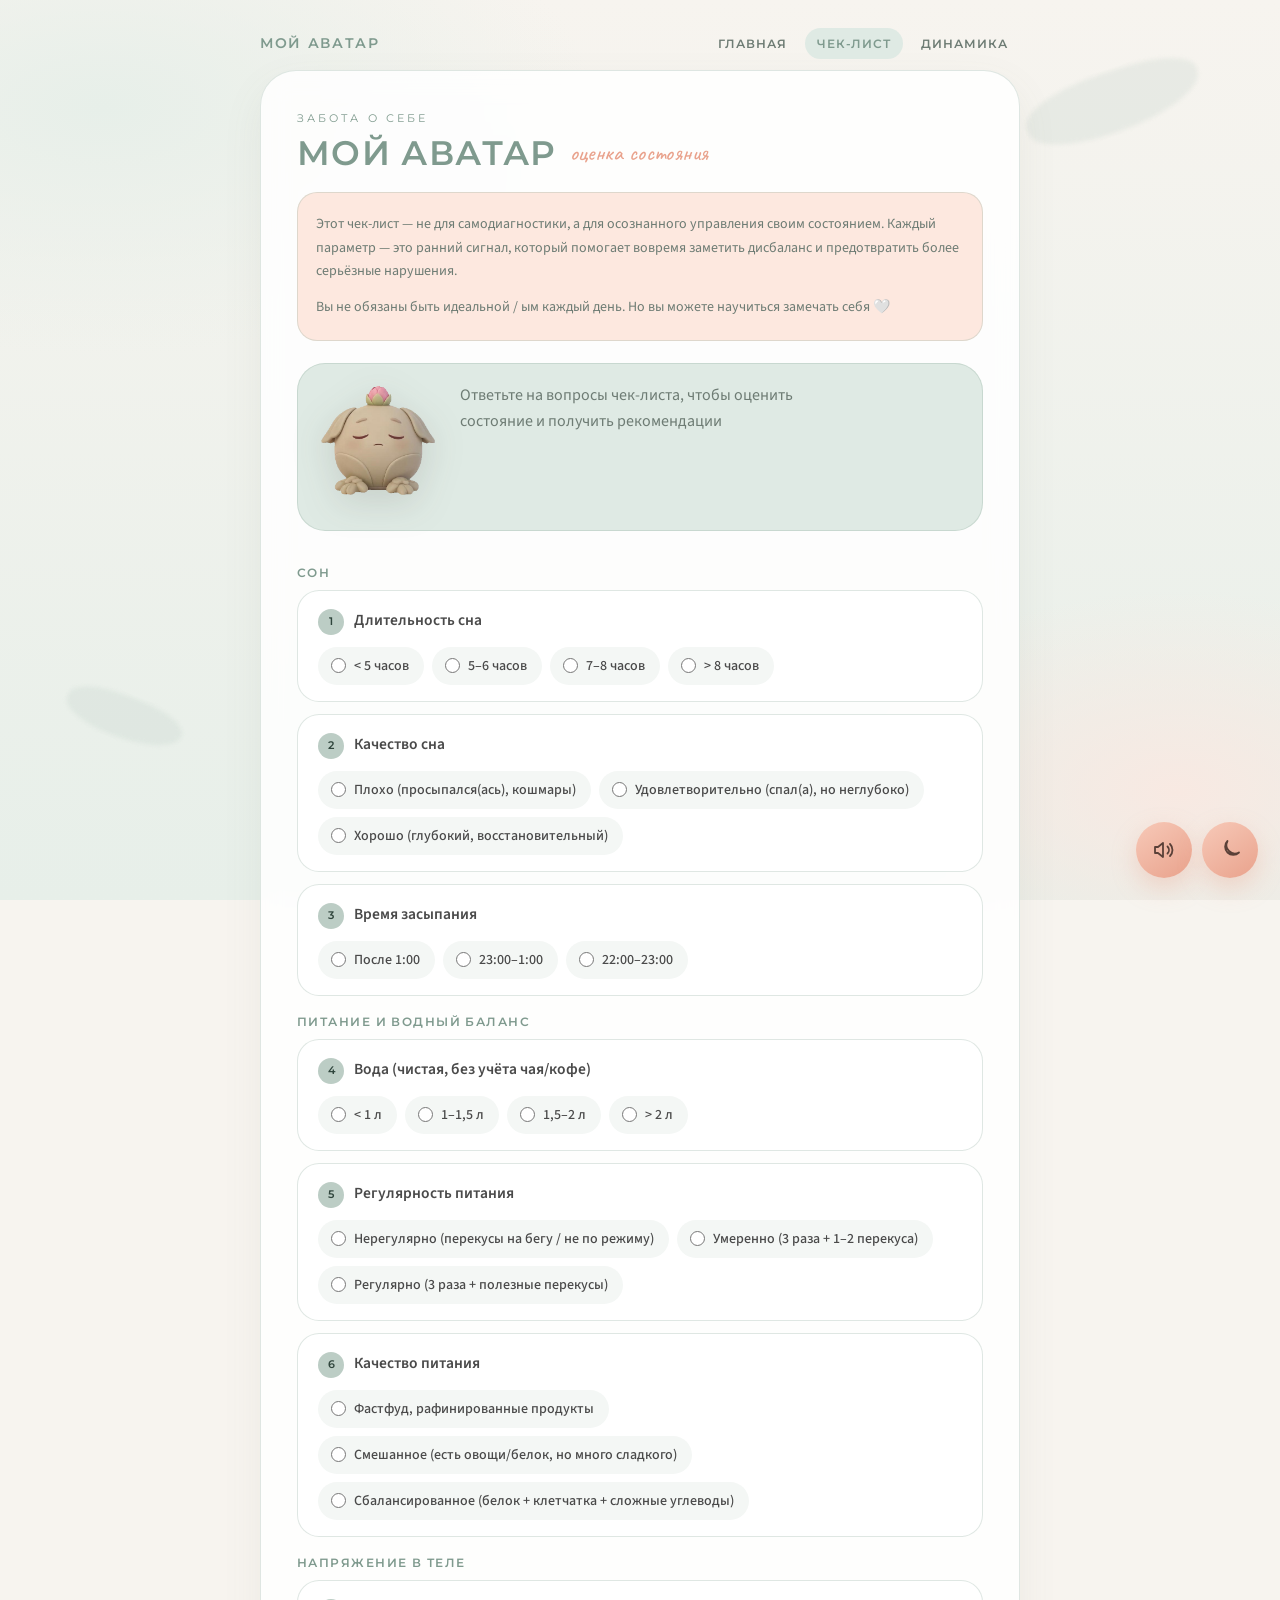
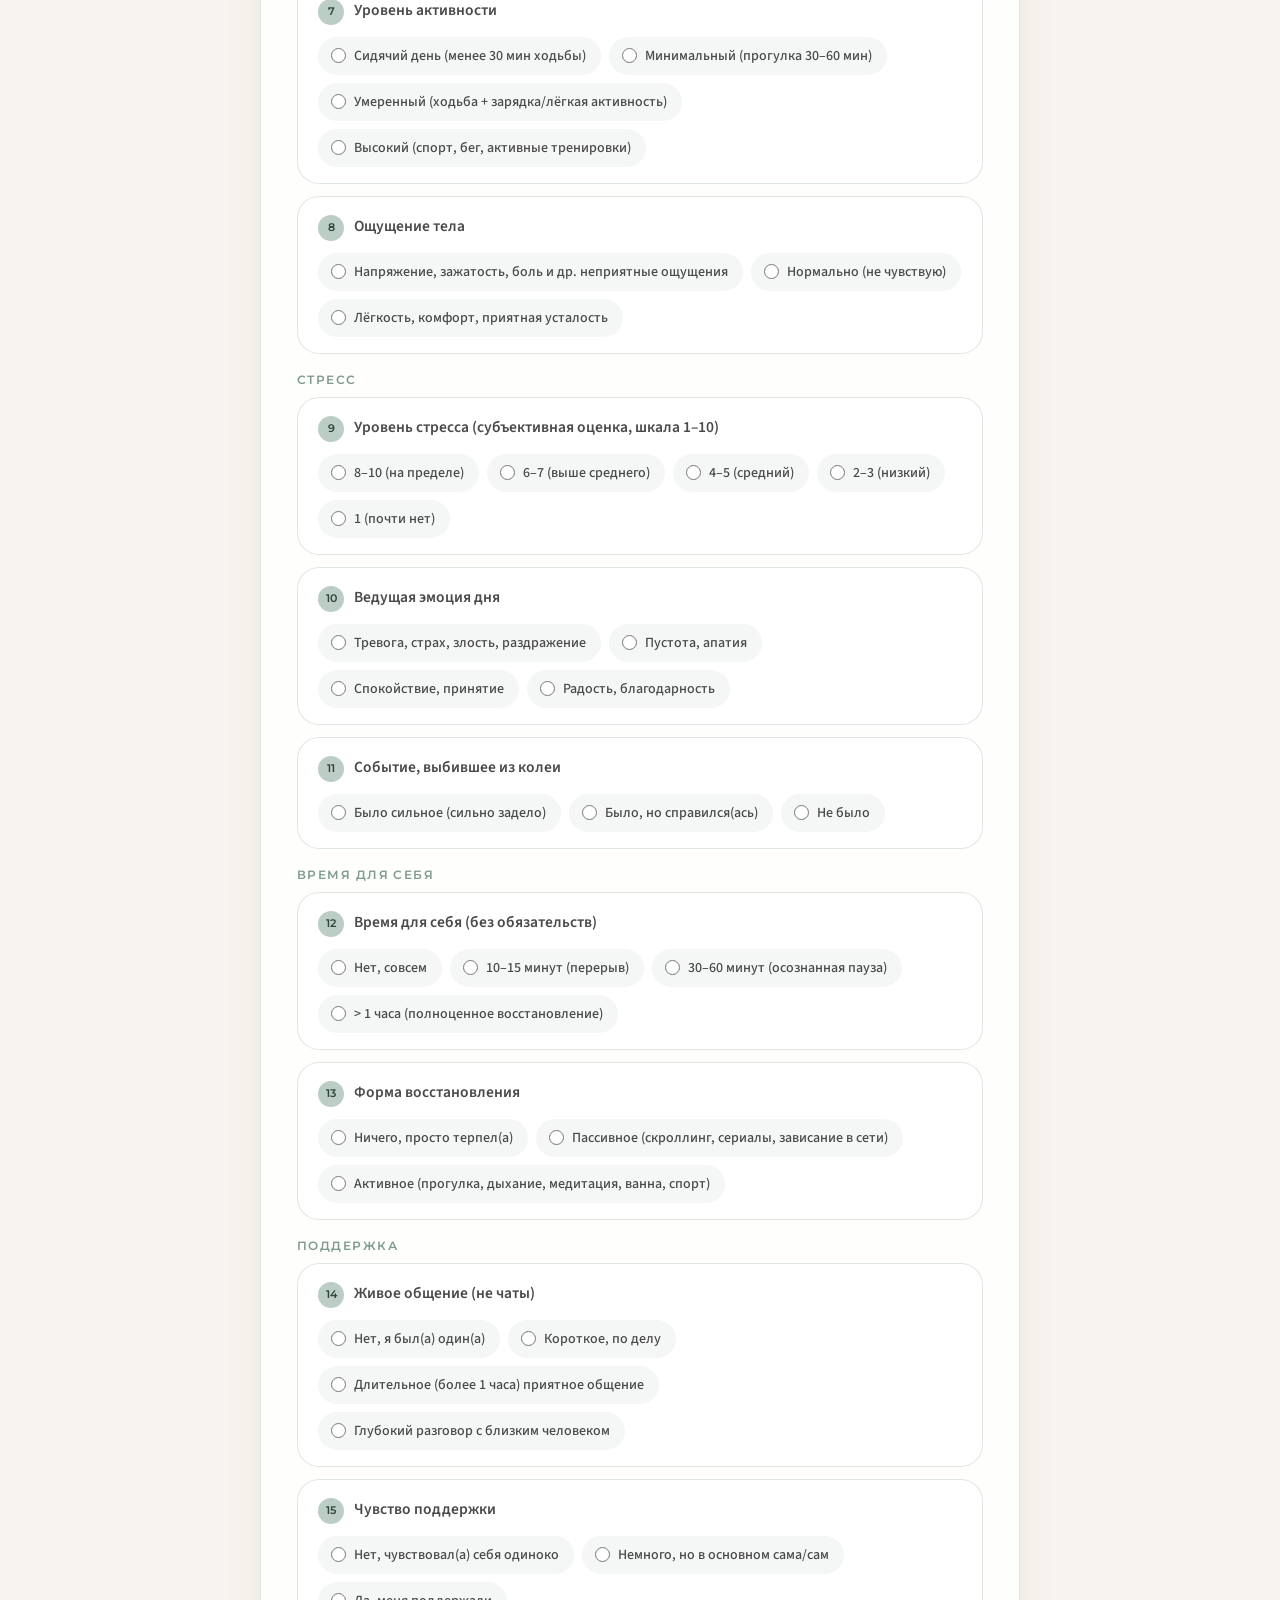
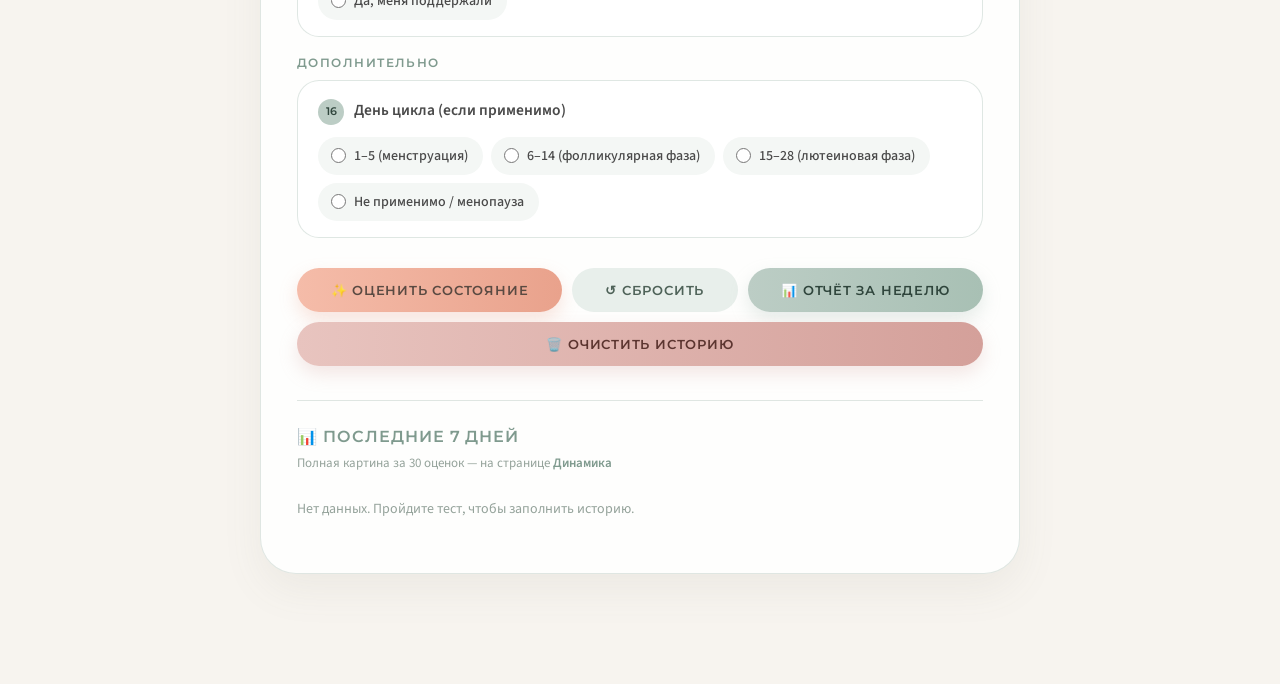
==== commit 80816de8: "страница "Динамика"" ====
--- a/check.html
+++ b/check.html
@@ -19,6 +19,7 @@
         <ul class="site-nav__links">
             <li><a href="index.html">Главная</a></li>
             <li><a href="check.html" class="is-active">Чек-лист</a></li>
+            <li><a href="dynamics.html">Динамика</a></li>
         </ul>
     </nav>
 
@@ -95,6 +96,10 @@
         <!-- ИСТОРИЯ -->
         <section class="history-section">
             <h2 class="history-title">📊 Последние 7 дней</h2>
+            <p class="history-more">
+                Полная картина за 30 оценок — на странице
+                <a href="dynamics.html">Динамика</a>
+            </p>
             <div id="historyContainer">
                 <div class="empty-history">Нет данных. Пройдите тест, чтобы заполнить историю.</div>
             </div>
--- a/css/shared.css
+++ b/css/shared.css
@@ -207,8 +207,10 @@
 
 .site-nav__links {
     display: flex;
-    gap: 8px;
+    flex-wrap: wrap;
+    gap: 6px;
     list-style: none;
+    justify-content: flex-end;
 }
 
 .site-nav__links a {
@@ -218,7 +220,7 @@
     letter-spacing: 0.08em;
     text-transform: uppercase;
     color: var(--text-muted);
-    padding: 8px 14px;
+    padding: 8px 12px;
     border-radius: 999px;
     transition: background 0.2s ease, color 0.2s ease;
 }
--- a/css/check.css
+++ b/css/check.css
@@ -145,11 +145,15 @@
             transition: opacity 0.28s ease-in-out, transform 0.28s ease-in-out, filter 0.35s ease;
         }
 
+        #avatarImage[data-avatar-video] {
+            border-radius: 0;
+        }
+
         [data-theme="dark"] #avatarImage {
             filter: drop-shadow(0 12px 22px rgba(0, 0, 0, 0.45));
         }
 
-        /* Плавное исчезновение перед сменой картинки */
+        /* Плавное исчезновение перед сменой медиа */
         #avatarImage.is-changing {
             opacity: 0;
             transform: scale(0.88);
@@ -568,7 +572,23 @@
             letter-spacing: 0.06em;
             text-transform: uppercase;
             color: var(--text-heading);
+            margin-bottom: 8px;
+        }
+
+        .history-more {
+            font-size: 13px;
+            color: var(--text-soft);
             margin-bottom: 16px;
+            line-height: 1.45;
+        }
+
+        .history-more a {
+            font-weight: 600;
+            color: var(--text-heading);
+        }
+
+        .history-more a:hover {
+            color: var(--peach-deep);
         }
 
         .history-bars {
